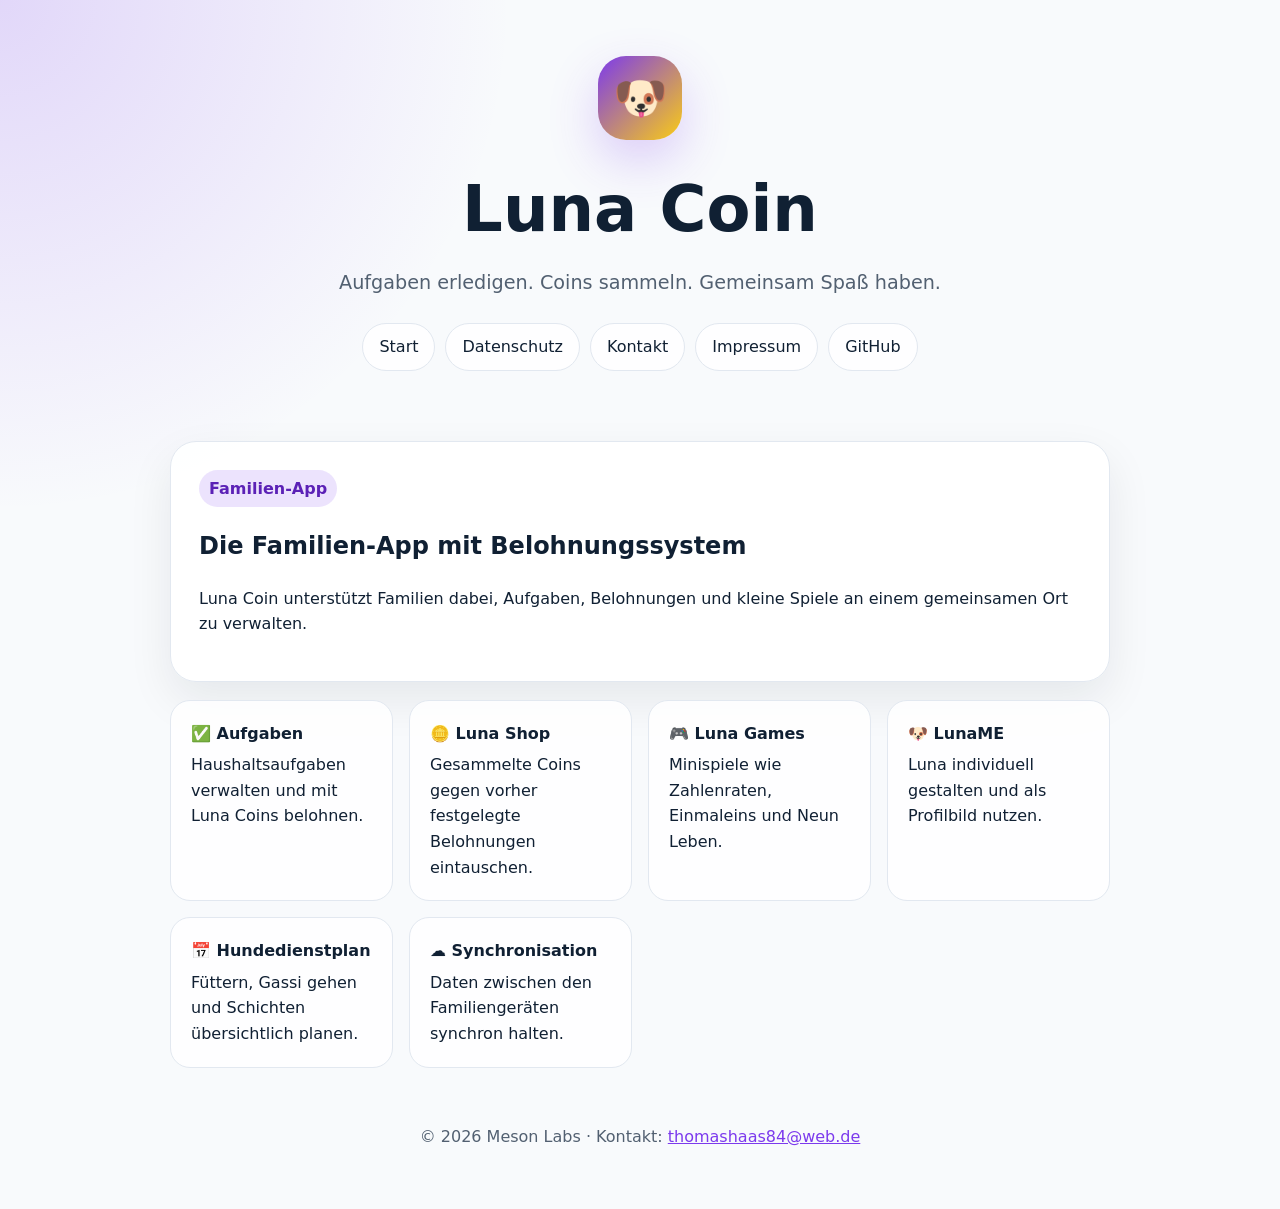
==== docs/index.html @ 5d450476 "Add docs; Add GitHub Pages website;" ====
<!doctype html>
<html lang="de">
<head>
  <meta charset="utf-8">
  <meta name="viewport" content="width=device-width, initial-scale=1">
  <title>Luna Coin</title>
  <link rel="stylesheet" href="styles.css">
</head>
<body>
  <header>
    <div class="logo">🐶</div>
    <h1>Luna Coin</h1>
    <p class="subtitle">Aufgaben erledigen. Coins sammeln. Gemeinsam Spaß haben.</p>
    <nav>
      <a href="index.html">Start</a>
      <a href="privacy.html">Datenschutz</a>
      <a href="contact.html">Kontakt</a>
      <a href="impressum.html">Impressum</a>
      <a href="https://github.com/ThomasHaas84/Luna_Coin">GitHub</a>
    </nav>
  </header>
  <main>
    <section class="card">
      <span class="badge">Familien-App</span>
      <h2>Die Familien-App mit Belohnungssystem</h2>
      <p>Luna Coin unterstützt Familien dabei, Aufgaben, Belohnungen und kleine Spiele an einem gemeinsamen Ort zu verwalten.</p>
    </section>
    <section class="grid">
      <div class="feature"><strong>✅ Aufgaben</strong>Haushaltsaufgaben verwalten und mit Luna Coins belohnen.</div>
      <div class="feature"><strong>🪙 Luna Shop</strong>Gesammelte Coins gegen vorher festgelegte Belohnungen eintauschen.</div>
      <div class="feature"><strong>🎮 Luna Games</strong>Minispiele wie Zahlenraten, Einmaleins und Neun Leben.</div>
      <div class="feature"><strong>🐶 LunaME</strong>Luna individuell gestalten und als Profilbild nutzen.</div>
      <div class="feature"><strong>📅 Hundedienstplan</strong>Füttern, Gassi gehen und Schichten übersichtlich planen.</div>
      <div class="feature"><strong>☁️ Synchronisation</strong>Daten zwischen den Familiengeräten synchron halten.</div>
    </section>
  </main>
  <footer>© 2026 Meson Labs · Kontakt: <a href="mailto:thomashaas84@web.de">thomashaas84@web.de</a></footer>
</body>
</html>
---- docs/styles.css ----
:root {
  color-scheme: light dark;
  --bg: #f8fafc;
  --card: #ffffff;
  --text: #102033;
  --muted: #526071;
  --primary: #7c3aed;
  --primary-dark: #5b21b6;
  --accent: #facc15;
  --border: #e2e8f0;
}

@media (prefers-color-scheme: dark) {
  :root {
    --bg: #0f172a;
    --card: #172033;
    --text: #f8fafc;
    --muted: #cbd5e1;
    --border: #26364f;
  }
}

* { box-sizing: border-box; }
body {
  margin: 0;
  font-family: system-ui, -apple-system, BlinkMacSystemFont, "Segoe UI", sans-serif;
  background: radial-gradient(circle at top left, rgba(124,58,237,.18), transparent 32rem), var(--bg);
  color: var(--text);
  line-height: 1.6;
}
a { color: var(--primary); }
header {
  padding: 56px 20px 32px;
  text-align: center;
}
.logo {
  display: inline-flex;
  align-items: center;
  justify-content: center;
  width: 84px;
  height: 84px;
  border-radius: 28px;
  background: linear-gradient(135deg, var(--primary), var(--accent));
  font-size: 44px;
  box-shadow: 0 20px 50px rgba(124,58,237,.24);
}
h1 { font-size: clamp(2.2rem, 6vw, 4rem); margin: 18px 0 8px; }
.subtitle { font-size: 1.2rem; color: var(--muted); max-width: 720px; margin: 0 auto; }
nav { display: flex; justify-content: center; gap: 10px; flex-wrap: wrap; margin-top: 24px; }
nav a {
  text-decoration: none;
  padding: 10px 16px;
  border: 1px solid var(--border);
  border-radius: 999px;
  background: color-mix(in srgb, var(--card) 88%, transparent);
  color: var(--text);
}
main { max-width: 980px; margin: 0 auto; padding: 20px; }
.card {
  background: color-mix(in srgb, var(--card) 94%, transparent);
  border: 1px solid var(--border);
  border-radius: 26px;
  padding: 28px;
  margin: 18px 0;
  box-shadow: 0 18px 45px rgba(15, 23, 42, .08);
}
.grid { display: grid; grid-template-columns: repeat(auto-fit, minmax(220px, 1fr)); gap: 16px; }
.feature { padding: 20px; border-radius: 20px; border: 1px solid var(--border); background: color-mix(in srgb, var(--card) 88%, transparent); }
.feature strong { display: block; margin-bottom: 6px; }
.badge { display: inline-block; background: color-mix(in srgb, var(--primary) 14%, transparent); color: var(--primary-dark); padding: 6px 10px; border-radius: 999px; font-weight: 700; }
footer { text-align: center; color: var(--muted); padding: 36px 20px 60px; }
.small { color: var(--muted); font-size: .95rem; }
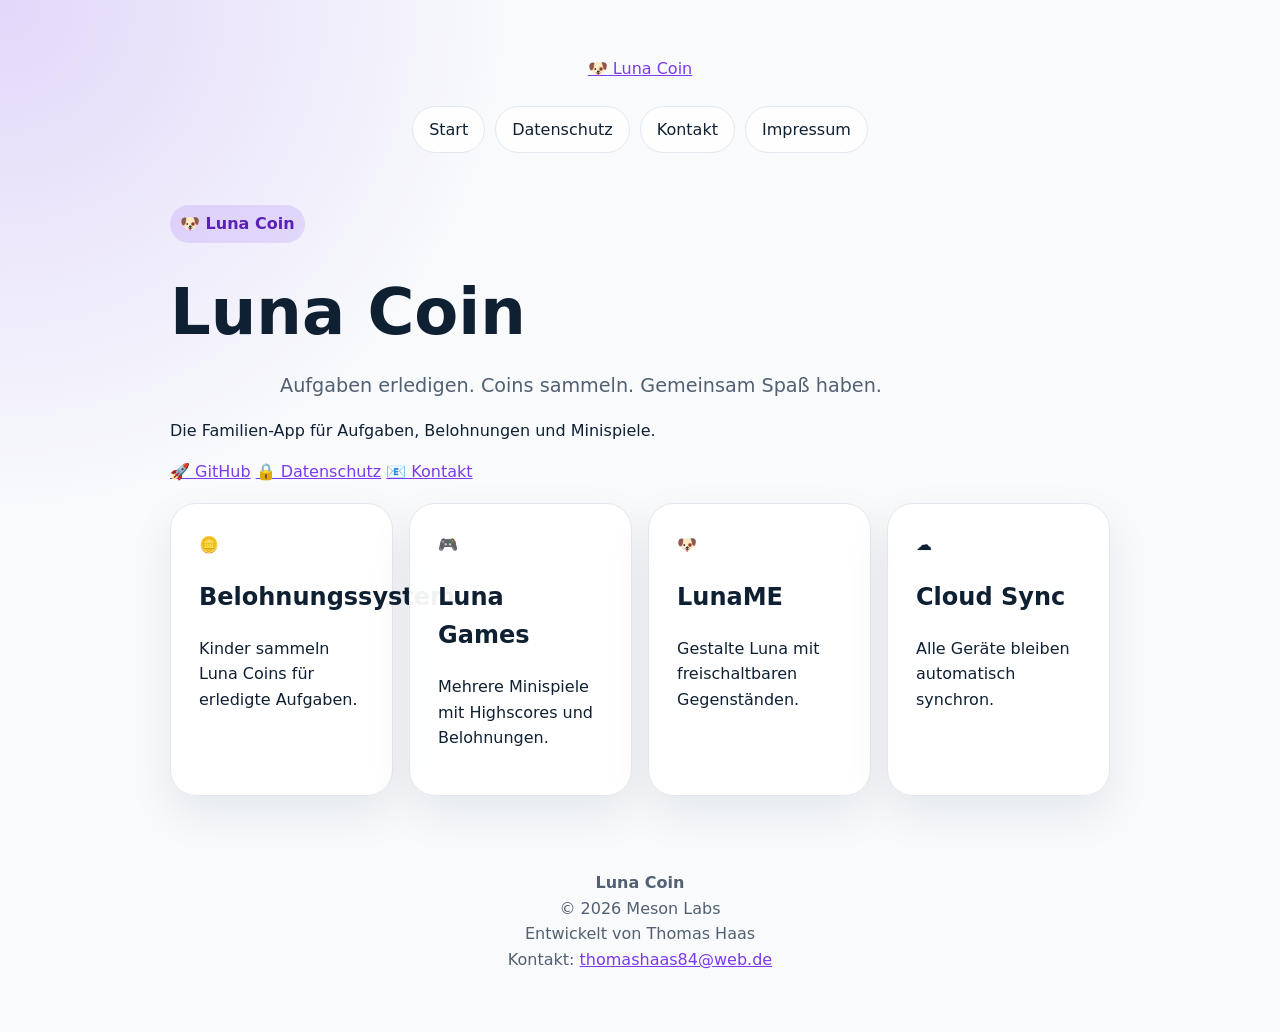
==== commit c748468d: "Add docs; Add GitHub Pages website;" ====
--- a/docs/index.html
+++ b/docs/index.html
@@ -1,39 +1,70 @@
 <!doctype html>
 <html lang="de">
 <head>
-  <meta charset="utf-8">
-  <meta name="viewport" content="width=device-width, initial-scale=1">
-  <title>Luna Coin</title>
-  <link rel="stylesheet" href="styles.css">
+    <meta charset="utf-8">
+    <meta name="viewport" content="width=device-width, initial-scale=1">
+    <title>Luna Coin – Familien-App für Aufgaben und Belohnungen</title>
+    <meta name="description" content="Luna Coin ist eine Familien-App für Aufgaben, Belohnungen, Minispiele und Cloud Sync.">
+    <link rel="stylesheet" href="styles.css">
 </head>
 <body>
-  <header>
-    <div class="logo">🐶</div>
-    <h1>Luna Coin</h1>
-    <p class="subtitle">Aufgaben erledigen. Coins sammeln. Gemeinsam Spaß haben.</p>
-    <nav>
-      <a href="index.html">Start</a>
-      <a href="privacy.html">Datenschutz</a>
-      <a href="contact.html">Kontakt</a>
-      <a href="impressum.html">Impressum</a>
-      <a href="https://github.com/ThomasHaas84/Luna_Coin">GitHub</a>
-    </nav>
-  </header>
-  <main>
-    <section class="card">
-      <span class="badge">Familien-App</span>
-      <h2>Die Familien-App mit Belohnungssystem</h2>
-      <p>Luna Coin unterstützt Familien dabei, Aufgaben, Belohnungen und kleine Spiele an einem gemeinsamen Ort zu verwalten.</p>
-    </section>
-    <section class="grid">
-      <div class="feature"><strong>✅ Aufgaben</strong>Haushaltsaufgaben verwalten und mit Luna Coins belohnen.</div>
-      <div class="feature"><strong>🪙 Luna Shop</strong>Gesammelte Coins gegen vorher festgelegte Belohnungen eintauschen.</div>
-      <div class="feature"><strong>🎮 Luna Games</strong>Minispiele wie Zahlenraten, Einmaleins und Neun Leben.</div>
-      <div class="feature"><strong>🐶 LunaME</strong>Luna individuell gestalten und als Profilbild nutzen.</div>
-      <div class="feature"><strong>📅 Hundedienstplan</strong>Füttern, Gassi gehen und Schichten übersichtlich planen.</div>
-      <div class="feature"><strong>☁️ Synchronisation</strong>Daten zwischen den Familiengeräten synchron halten.</div>
-    </section>
-  </main>
-  <footer>© 2026 Meson Labs · Kontakt: <a href="mailto:thomashaas84@web.de">thomashaas84@web.de</a></footer>
+<div class="page">
+    <header class="navbar">
+        <a class="brand" href="index.html" aria-label="Luna Coin Startseite">
+            <span class="brand-icon">🐶</span>
+            <span>Luna Coin</span>
+        </a>
+        <nav class="navlinks" aria-label="Navigation">
+            <a class="active" href="index.html">Start</a>
+            <a href="privacy.html">Datenschutz</a>
+            <a href="contact.html">Kontakt</a>
+            <a href="impressum.html">Impressum</a>
+        </nav>
+    </header>
+
+    <main>
+        <section class="hero">
+            <div class="badge">🐶 Luna Coin</div>
+            <h1>Luna Coin</h1>
+            <p class="subtitle">Aufgaben erledigen. Coins sammeln. Gemeinsam Spaß haben.</p>
+            <p class="description">Die Familien-App für Aufgaben, Belohnungen und Minispiele.</p>
+            <div class="actions" aria-label="Schnellzugriff">
+                <a class="button primary" href="https://github.com/ThomasHaas84/Luna_Coin">🚀 GitHub</a>
+                <a class="button" href="privacy.html">🔒 Datenschutz</a>
+                <a class="button blue" href="contact.html">📧 Kontakt</a>
+            </div>
+        </section>
+
+        <section class="grid" aria-label="Funktionen">
+            <article class="card">
+                <div class="icon">🪙</div>
+                <h2>Belohnungssystem</h2>
+                <p>Kinder sammeln Luna Coins für erledigte Aufgaben.</p>
+            </article>
+            <article class="card">
+                <div class="icon">🎮</div>
+                <h2>Luna Games</h2>
+                <p>Mehrere Minispiele mit Highscores und Belohnungen.</p>
+            </article>
+            <article class="card">
+                <div class="icon">🐶</div>
+                <h2>LunaME</h2>
+                <p>Gestalte Luna mit freischaltbaren Gegenständen.</p>
+            </article>
+            <article class="card">
+                <div class="icon">☁</div>
+                <h2>Cloud Sync</h2>
+                <p>Alle Geräte bleiben automatisch synchron.</p>
+            </article>
+        </section>
+    </main>
+
+    <footer class="footer">
+        <strong>Luna Coin</strong>
+        <div>© 2026 Meson Labs</div>
+        <div>Entwickelt von Thomas Haas</div>
+        <div>Kontakt: <a href="mailto:thomashaas84@web.de">thomashaas84@web.de</a></div>
+    </footer>
+</div>
 </body>
-</html>
+</html>
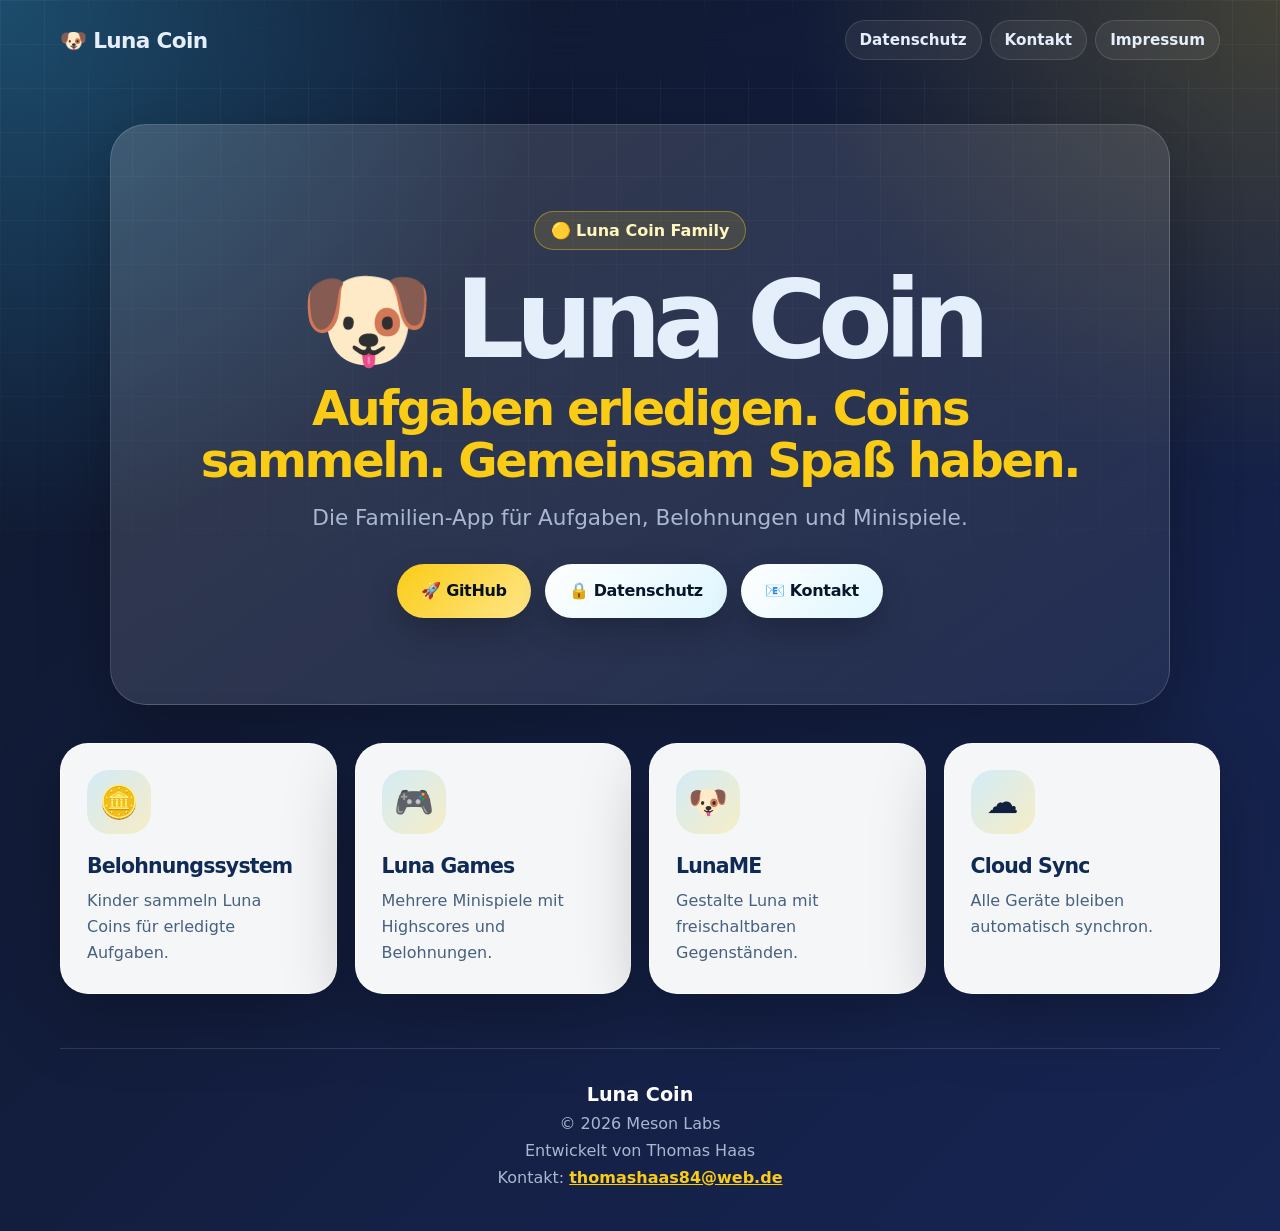
==== commit f6680f6a: "Add docs; Add GitHub Pages website;" ====
--- a/docs/index.html
+++ b/docs/index.html
@@ -1,70 +1,65 @@
 <!doctype html>
 <html lang="de">
 <head>
-    <meta charset="utf-8">
-    <meta name="viewport" content="width=device-width, initial-scale=1">
-    <title>Luna Coin – Familien-App für Aufgaben und Belohnungen</title>
-    <meta name="description" content="Luna Coin ist eine Familien-App für Aufgaben, Belohnungen, Minispiele und Cloud Sync.">
-    <link rel="stylesheet" href="styles.css">
+  <meta charset="utf-8">
+  <meta name="viewport" content="width=device-width, initial-scale=1">
+  <title>Luna Coin – Familien-App</title>
+  <meta name="description" content="Luna Coin ist eine Familien-App für Aufgaben, Belohnungen, Luna Coins, Minispiele und Cloud Sync.">
+  <link rel="stylesheet" href="styles.css">
 </head>
 <body>
-<div class="page">
-    <header class="navbar">
-        <a class="brand" href="index.html" aria-label="Luna Coin Startseite">
-            <span class="brand-icon">🐶</span>
-            <span>Luna Coin</span>
-        </a>
-        <nav class="navlinks" aria-label="Navigation">
-            <a class="active" href="index.html">Start</a>
-            <a href="privacy.html">Datenschutz</a>
-            <a href="contact.html">Kontakt</a>
-            <a href="impressum.html">Impressum</a>
-        </nav>
-    </header>
+  <header class="site-header">
+    <a class="brand" href="index.html">🐶 Luna Coin</a>
+    <nav>
+      <a href="privacy.html">Datenschutz</a>
+      <a href="contact.html">Kontakt</a>
+      <a href="impressum.html">Impressum</a>
+    </nav>
+  </header>
 
-    <main>
-        <section class="hero">
-            <div class="badge">🐶 Luna Coin</div>
-            <h1>Luna Coin</h1>
-            <p class="subtitle">Aufgaben erledigen. Coins sammeln. Gemeinsam Spaß haben.</p>
-            <p class="description">Die Familien-App für Aufgaben, Belohnungen und Minispiele.</p>
-            <div class="actions" aria-label="Schnellzugriff">
-                <a class="button primary" href="https://github.com/ThomasHaas84/Luna_Coin">🚀 GitHub</a>
-                <a class="button" href="privacy.html">🔒 Datenschutz</a>
-                <a class="button blue" href="contact.html">📧 Kontakt</a>
-            </div>
-        </section>
+  <main>
+    <section class="hero">
+      <div class="hero-badge">🟡 Luna Coin Family</div>
+      <h1>🐶 Luna Coin</h1>
+      <h2>Aufgaben erledigen. Coins sammeln. Gemeinsam Spaß haben.</h2>
+      <p>Die Familien-App für Aufgaben, Belohnungen und Minispiele.</p>
 
-        <section class="grid" aria-label="Funktionen">
-            <article class="card">
-                <div class="icon">🪙</div>
-                <h2>Belohnungssystem</h2>
-                <p>Kinder sammeln Luna Coins für erledigte Aufgaben.</p>
-            </article>
-            <article class="card">
-                <div class="icon">🎮</div>
-                <h2>Luna Games</h2>
-                <p>Mehrere Minispiele mit Highscores und Belohnungen.</p>
-            </article>
-            <article class="card">
-                <div class="icon">🐶</div>
-                <h2>LunaME</h2>
-                <p>Gestalte Luna mit freischaltbaren Gegenständen.</p>
-            </article>
-            <article class="card">
-                <div class="icon">☁</div>
-                <h2>Cloud Sync</h2>
-                <p>Alle Geräte bleiben automatisch synchron.</p>
-            </article>
-        </section>
-    </main>
+      <div class="button-row">
+        <a class="btn btn-primary" href="https://github.com/ThomasHaas84/Luna_Coin" target="_blank" rel="noopener">🚀 GitHub</a>
+        <a class="btn btn-light" href="privacy.html">🔒 Datenschutz</a>
+        <a class="btn btn-light" href="contact.html">📧 Kontakt</a>
+      </div>
+    </section>
 
-    <footer class="footer">
-        <strong>Luna Coin</strong>
-        <div>© 2026 Meson Labs</div>
-        <div>Entwickelt von Thomas Haas</div>
-        <div>Kontakt: <a href="mailto:thomashaas84@web.de">thomashaas84@web.de</a></div>
-    </footer>
-</div>
+    <section class="cards" aria-label="Funktionen">
+      <article class="card">
+        <div class="icon">🪙</div>
+        <h3>Belohnungssystem</h3>
+        <p>Kinder sammeln Luna Coins für erledigte Aufgaben.</p>
+      </article>
+      <article class="card">
+        <div class="icon">🎮</div>
+        <h3>Luna Games</h3>
+        <p>Mehrere Minispiele mit Highscores und Belohnungen.</p>
+      </article>
+      <article class="card">
+        <div class="icon">🐶</div>
+        <h3>LunaME</h3>
+        <p>Gestalte Luna mit freischaltbaren Gegenständen.</p>
+      </article>
+      <article class="card">
+        <div class="icon">☁</div>
+        <h3>Cloud Sync</h3>
+        <p>Alle Geräte bleiben automatisch synchron.</p>
+      </article>
+    </section>
+  </main>
+
+  <footer class="footer">
+    <strong>Luna Coin</strong>
+    <span>© 2026 Meson Labs</span>
+    <span>Entwickelt von Thomas Haas</span>
+    <span>Kontakt: <a href="mailto:thomashaas84@web.de">thomashaas84@web.de</a></span>
+  </footer>
 </body>
-</html>+</html>
--- a/docs/styles.css
+++ b/docs/styles.css
@@ -1,72 +1,419 @@
 :root {
-  color-scheme: light dark;
-  --bg: #f8fafc;
-  --card: #ffffff;
-  --text: #102033;
-  --muted: #526071;
-  --primary: #7c3aed;
-  --primary-dark: #5b21b6;
-  --accent: #facc15;
-  --border: #e2e8f0;
-}
-
-@media (prefers-color-scheme: dark) {
-  :root {
-    --bg: #0f172a;
-    --card: #172033;
-    --text: #f8fafc;
-    --muted: #cbd5e1;
-    --border: #26364f;
-  }
-}
-
-* { box-sizing: border-box; }
+  --dark: #0f172a;
+  --dark-soft: #172554;
+  --blue: #38bdf8;
+  --blue-deep: #0284c7;
+  --yellow: #facc15;
+  --white: #ffffff;
+  --text: #e5eefb;
+  --muted: #a9b8d0;
+  --card: rgba(255, 255, 255, 0.96);
+  --card-text: #10213f;
+  --shadow: 0 24px 70px rgba(0, 0, 0, 0.28);
+  --radius: 28px;
+}
+
+* {
+  box-sizing: border-box;
+}
+
+html {
+  scroll-behavior: smooth;
+}
+
 body {
   margin: 0;
+  min-height: 100vh;
+  color: var(--text);
   font-family: system-ui, -apple-system, BlinkMacSystemFont, "Segoe UI", sans-serif;
-  background: radial-gradient(circle at top left, rgba(124,58,237,.18), transparent 32rem), var(--bg);
+  background:
+    radial-gradient(circle at top left, rgba(56, 189, 248, 0.32), transparent 34rem),
+    radial-gradient(circle at top right, rgba(250, 204, 21, 0.20), transparent 30rem),
+    linear-gradient(135deg, var(--dark), var(--dark-soft));
+}
+
+body::before {
+  content: "";
+  position: fixed;
+  inset: 0;
+  pointer-events: none;
+  background-image:
+    linear-gradient(rgba(255,255,255,0.04) 1px, transparent 1px),
+    linear-gradient(90deg, rgba(255,255,255,0.04) 1px, transparent 1px);
+  background-size: 44px 44px;
+  mask-image: linear-gradient(to bottom, black, transparent 80%);
+}
+
+a {
+  color: inherit;
+}
+
+.site-header {
+  position: sticky;
+  top: 0;
+  z-index: 10;
+  display: flex;
+  align-items: center;
+  justify-content: space-between;
+  gap: 18px;
+  width: min(1160px, calc(100% - 32px));
+  margin: 0 auto;
+  padding: 20px 0;
+  backdrop-filter: blur(18px);
+}
+
+.brand {
+  display: inline-flex;
+  align-items: center;
+  gap: 10px;
+  text-decoration: none;
+  font-weight: 900;
+  font-size: 1.35rem;
+  letter-spacing: -0.03em;
+}
+
+nav {
+  display: flex;
+  align-items: center;
+  gap: 8px;
+  flex-wrap: wrap;
+  justify-content: flex-end;
+}
+
+nav a {
+  padding: 10px 14px;
+  border: 1px solid rgba(255,255,255,0.12);
+  border-radius: 999px;
   color: var(--text);
+  text-decoration: none;
+  font-weight: 700;
+  font-size: 0.95rem;
+  background: rgba(255,255,255,0.06);
+}
+
+nav a:hover,
+nav a.active {
+  color: #08111f;
+  background: var(--yellow);
+  border-color: transparent;
+}
+
+main {
+  position: relative;
+  z-index: 1;
+}
+
+.hero {
+  width: min(1060px, calc(100% - 32px));
+  margin: 44px auto 38px;
+  padding: clamp(34px, 7vw, 86px);
+  text-align: center;
+  border: 1px solid rgba(255,255,255,0.16);
+  border-radius: 36px;
+  background: linear-gradient(145deg, rgba(255,255,255,0.16), rgba(255,255,255,0.06));
+  box-shadow: var(--shadow);
+}
+
+.hero-badge {
+  display: inline-flex;
+  align-items: center;
+  justify-content: center;
+  gap: 8px;
+  padding: 9px 16px;
+  margin-bottom: 18px;
+  border: 1px solid rgba(250, 204, 21, 0.4);
+  border-radius: 999px;
+  color: #fff7bf;
+  background: rgba(250, 204, 21, 0.12);
+  font-weight: 900;
+}
+
+h1, h2, h3, p {
+  margin-top: 0;
+}
+
+.hero h1 {
+  margin-bottom: 12px;
+  font-size: clamp(3rem, 10vw, 6.8rem);
+  line-height: 0.95;
+  letter-spacing: -0.08em;
+}
+
+.hero h2 {
+  margin-bottom: 14px;
+  color: var(--yellow);
+  font-size: clamp(1.45rem, 4vw, 3rem);
+  line-height: 1.08;
+  letter-spacing: -0.05em;
+}
+
+.hero p,
+.page-hero p,
+.contact-card p {
+  max-width: 720px;
+  margin: 0 auto 28px;
+  color: var(--muted);
+  font-size: clamp(1.08rem, 2.2vw, 1.35rem);
   line-height: 1.6;
 }
-a { color: var(--primary); }
-header {
-  padding: 56px 20px 32px;
+
+.button-row {
+  display: flex;
+  justify-content: center;
+  gap: 14px;
+  flex-wrap: wrap;
+}
+
+.button-row.center {
+  margin-top: 28px;
+}
+
+.btn {
+  display: inline-flex;
+  align-items: center;
+  justify-content: center;
+  min-height: 54px;
+  padding: 0 24px;
+  border-radius: 999px;
+  text-decoration: none;
+  font-weight: 900;
+  letter-spacing: -0.02em;
+  box-shadow: 0 14px 32px rgba(0,0,0,0.22);
+  transition: transform 160ms ease, box-shadow 160ms ease;
+}
+
+.btn:hover {
+  transform: translateY(-2px);
+  box-shadow: 0 18px 42px rgba(0,0,0,0.30);
+}
+
+.btn-primary {
+  color: #07111f;
+  background: linear-gradient(135deg, var(--yellow), #ffe68a);
+}
+
+.btn-light {
+  color: #06172a;
+  background: linear-gradient(135deg, var(--white), #dff6ff);
+}
+
+.cards,
+.content-grid {
+  display: grid;
+  grid-template-columns: repeat(4, minmax(0, 1fr));
+  gap: 18px;
+  width: min(1160px, calc(100% - 32px));
+  margin: 0 auto 54px;
+}
+
+.card,
+.info-card,
+.contact-card {
+  color: var(--card-text);
+  background: var(--card);
+  border: 1px solid rgba(255,255,255,0.7);
+  border-radius: var(--radius);
+  box-shadow: var(--shadow);
+}
+
+.card {
+  min-height: 230px;
+  padding: 26px;
+}
+
+.card:hover {
+  transform: translateY(-4px);
+  transition: transform 160ms ease;
+}
+
+.icon {
+  display: grid;
+  place-items: center;
+  width: 64px;
+  height: 64px;
+  margin-bottom: 20px;
+  border-radius: 22px;
+  font-size: 2rem;
+  background: linear-gradient(135deg, rgba(56,189,248,0.18), rgba(250,204,21,0.22));
+}
+
+.card h3,
+.info-card h2 {
+  margin-bottom: 10px;
+  color: #0f2b55;
+  font-size: 1.28rem;
+  letter-spacing: -0.04em;
+}
+
+.card p,
+.info-card p {
+  margin-bottom: 0;
+  color: #46617f;
+  line-height: 1.65;
+}
+
+.page {
+  width: min(1040px, calc(100% - 32px));
+  margin: 42px auto 60px;
+}
+
+.page.narrow {
+  width: min(800px, calc(100% - 32px));
+}
+
+.page-hero {
+  margin-bottom: 28px;
   text-align: center;
 }
-.logo {
-  display: inline-flex;
-  align-items: center;
-  justify-content: center;
-  width: 84px;
-  height: 84px;
-  border-radius: 28px;
-  background: linear-gradient(135deg, var(--primary), var(--accent));
-  font-size: 44px;
-  box-shadow: 0 20px 50px rgba(124,58,237,.24);
-}
-h1 { font-size: clamp(2.2rem, 6vw, 4rem); margin: 18px 0 8px; }
-.subtitle { font-size: 1.2rem; color: var(--muted); max-width: 720px; margin: 0 auto; }
-nav { display: flex; justify-content: center; gap: 10px; flex-wrap: wrap; margin-top: 24px; }
-nav a {
-  text-decoration: none;
-  padding: 10px 16px;
-  border: 1px solid var(--border);
-  border-radius: 999px;
-  background: color-mix(in srgb, var(--card) 88%, transparent);
-  color: var(--text);
-}
-main { max-width: 980px; margin: 0 auto; padding: 20px; }
-.card {
-  background: color-mix(in srgb, var(--card) 94%, transparent);
-  border: 1px solid var(--border);
-  border-radius: 26px;
+
+.page-hero.left {
+  text-align: left;
+}
+
+.page-hero h1,
+.contact-card h1 {
+  margin-bottom: 10px;
+  font-size: clamp(2.4rem, 7vw, 4.8rem);
+  line-height: 1;
+  letter-spacing: -0.07em;
+}
+
+.content-grid {
+  grid-template-columns: repeat(2, minmax(0, 1fr));
+  width: 100%;
+}
+
+.info-card {
   padding: 28px;
-  margin: 18px 0;
-  box-shadow: 0 18px 45px rgba(15, 23, 42, .08);
-}
-.grid { display: grid; grid-template-columns: repeat(auto-fit, minmax(220px, 1fr)); gap: 16px; }
-.feature { padding: 20px; border-radius: 20px; border: 1px solid var(--border); background: color-mix(in srgb, var(--card) 88%, transparent); }
-.feature strong { display: block; margin-bottom: 6px; }
-.badge { display: inline-block; background: color-mix(in srgb, var(--primary) 14%, transparent); color: var(--primary-dark); padding: 6px 10px; border-radius: 999px; font-weight: 700; }
-footer { text-align: center; color: var(--muted); padding: 36px 20px 60px; }
-.small { color: var(--muted); font-size: .95rem; }
+}
+
+.info-card.large {
+  margin-bottom: 18px;
+}
+
+.contact-strip {
+  display: flex;
+  align-items: center;
+  justify-content: space-between;
+  gap: 16px;
+  margin-top: 18px;
+  padding: 22px 26px;
+  border-radius: 24px;
+  background: rgba(56, 189, 248, 0.15);
+  border: 1px solid rgba(56, 189, 248, 0.3);
+}
+
+.contact-strip a,
+.info-card a,
+.footer a {
+  color: var(--yellow);
+  font-weight: 900;
+}
+
+.center-page {
+  display: grid;
+  place-items: center;
+  min-height: calc(100vh - 220px);
+}
+
+.contact-card {
+  width: min(720px, 100%);
+  padding: clamp(30px, 7vw, 64px);
+  text-align: center;
+}
+
+.big-icon {
+  display: grid;
+  place-items: center;
+  width: 96px;
+  height: 96px;
+  margin: 0 auto 24px;
+  border-radius: 32px;
+  font-size: 3rem;
+  background: linear-gradient(135deg, rgba(56,189,248,0.20), rgba(250,204,21,0.28));
+}
+
+.mail-link {
+  display: inline-block;
+  color: #075985;
+  font-size: clamp(1.2rem, 4vw, 1.8rem);
+  font-weight: 950;
+  word-break: break-word;
+}
+
+.footer {
+  position: relative;
+  z-index: 1;
+  display: flex;
+  flex-direction: column;
+  align-items: center;
+  gap: 8px;
+  width: min(1160px, calc(100% - 32px));
+  margin: 0 auto;
+  padding: 34px 16px 44px;
+  color: var(--muted);
+  text-align: center;
+  border-top: 1px solid rgba(255,255,255,0.12);
+}
+
+.footer strong {
+  color: var(--white);
+  font-size: 1.2rem;
+}
+
+@media (max-width: 920px) {
+  .cards {
+    grid-template-columns: repeat(2, minmax(0, 1fr));
+  }
+
+  .site-header {
+    align-items: flex-start;
+    flex-direction: column;
+  }
+
+  nav {
+    justify-content: flex-start;
+  }
+}
+
+@media (max-width: 640px) {
+  .site-header,
+  .hero,
+  .cards,
+  .page,
+  .footer {
+    width: min(100% - 22px, 1160px);
+  }
+
+  .hero {
+    margin-top: 20px;
+    border-radius: 28px;
+  }
+
+  .cards,
+  .content-grid {
+    grid-template-columns: 1fr;
+  }
+
+  .card {
+    min-height: auto;
+  }
+
+  .btn {
+    width: 100%;
+  }
+
+  .button-row {
+    width: 100%;
+  }
+
+  nav a {
+    padding: 9px 12px;
+    font-size: 0.88rem;
+  }
+
+  .contact-strip {
+    align-items: flex-start;
+    flex-direction: column;
+  }
+}
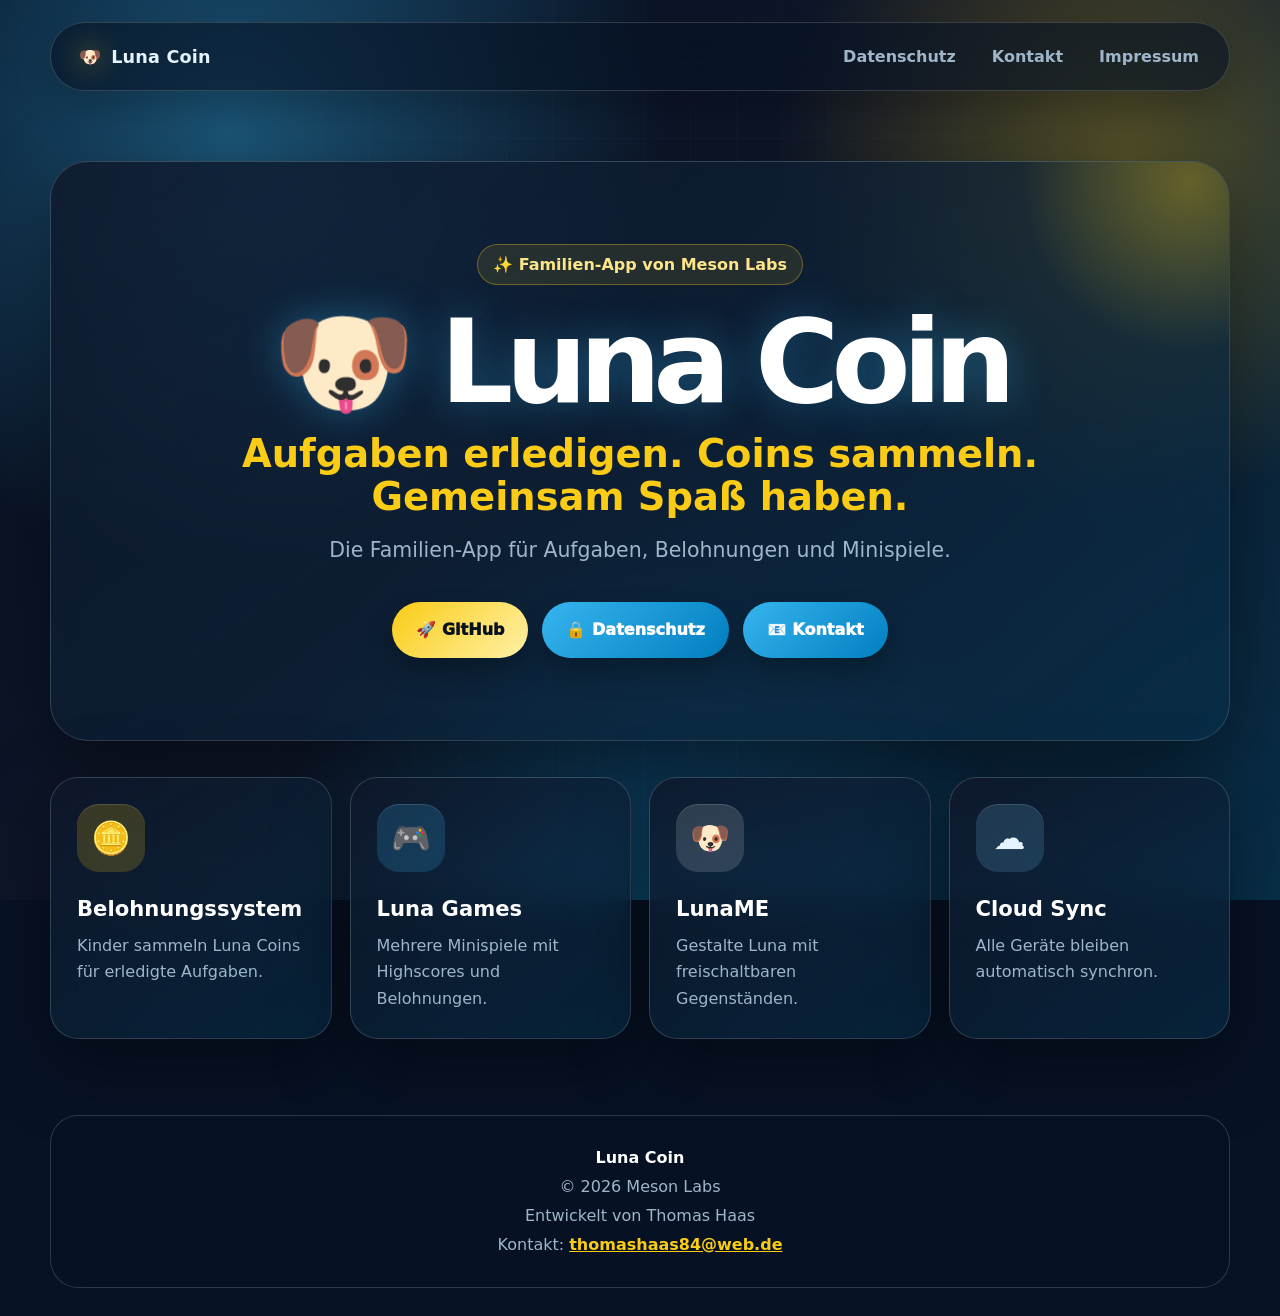
==== commit 71789de9: "Add docs; Add GitHub Pages website;" ====
--- a/docs/index.html
+++ b/docs/index.html
@@ -1,65 +1,72 @@
 <!doctype html>
 <html lang="de">
 <head>
-  <meta charset="utf-8">
-  <meta name="viewport" content="width=device-width, initial-scale=1">
-  <title>Luna Coin – Familien-App</title>
-  <meta name="description" content="Luna Coin ist eine Familien-App für Aufgaben, Belohnungen, Luna Coins, Minispiele und Cloud Sync.">
-  <link rel="stylesheet" href="styles.css">
+    <meta charset="utf-8">
+    <meta name="viewport" content="width=device-width, initial-scale=1">
+    <title>Luna Coin – Familien-App</title>
+    <meta name="description" content="Luna Coin ist eine Familien-App für Aufgaben, Belohnungen, Minispiele und gemeinsame Motivation.">
+    <link rel="stylesheet" href="styles.css">
 </head>
 <body>
-  <header class="site-header">
-    <a class="brand" href="index.html">🐶 Luna Coin</a>
+<div class="page-bg"></div>
+
+<header class="topbar">
+    <a class="brand" href="index.html"><span>🐶</span> Luna Coin</a>
     <nav>
-      <a href="privacy.html">Datenschutz</a>
-      <a href="contact.html">Kontakt</a>
-      <a href="impressum.html">Impressum</a>
+        <a href="privacy.html">Datenschutz</a>
+        <a href="contact.html">Kontakt</a>
+        <a href="impressum.html">Impressum</a>
     </nav>
-  </header>
+</header>
 
-  <main>
+<main>
     <section class="hero">
-      <div class="hero-badge">🟡 Luna Coin Family</div>
-      <h1>🐶 Luna Coin</h1>
-      <h2>Aufgaben erledigen. Coins sammeln. Gemeinsam Spaß haben.</h2>
-      <p>Die Familien-App für Aufgaben, Belohnungen und Minispiele.</p>
+        <div class="hero-card glow">
+            <div class="badge">✨ Familien-App von Meson Labs</div>
+            <h1>🐶 Luna Coin</h1>
+            <h2>Aufgaben erledigen. Coins sammeln. Gemeinsam Spaß haben.</h2>
+            <p>Die Familien-App für Aufgaben, Belohnungen und Minispiele.</p>
 
-      <div class="button-row">
-        <a class="btn btn-primary" href="https://github.com/ThomasHaas84/Luna_Coin" target="_blank" rel="noopener">🚀 GitHub</a>
-        <a class="btn btn-light" href="privacy.html">🔒 Datenschutz</a>
-        <a class="btn btn-light" href="contact.html">📧 Kontakt</a>
-      </div>
+            <div class="actions">
+                <a class="btn btn-primary" href="https://github.com/ThomasHaas84/Luna_Coin" target="_blank" rel="noopener">🚀 GitHub</a>
+                <a class="btn btn-secondary" href="privacy.html">🔒 Datenschutz</a>
+                <a class="btn btn-secondary" href="contact.html">📧 Kontakt</a>
+            </div>
+        </div>
     </section>
 
-    <section class="cards" aria-label="Funktionen">
-      <article class="card">
-        <div class="icon">🪙</div>
-        <h3>Belohnungssystem</h3>
-        <p>Kinder sammeln Luna Coins für erledigte Aufgaben.</p>
-      </article>
-      <article class="card">
-        <div class="icon">🎮</div>
-        <h3>Luna Games</h3>
-        <p>Mehrere Minispiele mit Highscores und Belohnungen.</p>
-      </article>
-      <article class="card">
-        <div class="icon">🐶</div>
-        <h3>LunaME</h3>
-        <p>Gestalte Luna mit freischaltbaren Gegenständen.</p>
-      </article>
-      <article class="card">
-        <div class="icon">☁</div>
-        <h3>Cloud Sync</h3>
-        <p>Alle Geräte bleiben automatisch synchron.</p>
-      </article>
+    <section class="features">
+        <article class="feature-card">
+            <div class="icon coin">🪙</div>
+            <h3>Belohnungssystem</h3>
+            <p>Kinder sammeln Luna Coins für erledigte Aufgaben.</p>
+        </article>
+
+        <article class="feature-card">
+            <div class="icon game">🎮</div>
+            <h3>Luna Games</h3>
+            <p>Mehrere Minispiele mit Highscores und Belohnungen.</p>
+        </article>
+
+        <article class="feature-card">
+            <div class="icon dog">🐶</div>
+            <h3>LunaME</h3>
+            <p>Gestalte Luna mit freischaltbaren Gegenständen.</p>
+        </article>
+
+        <article class="feature-card">
+            <div class="icon cloud">☁</div>
+            <h3>Cloud Sync</h3>
+            <p>Alle Geräte bleiben automatisch synchron.</p>
+        </article>
     </section>
-  </main>
+</main>
 
-  <footer class="footer">
-    <strong>Luna Coin</strong>
-    <span>© 2026 Meson Labs</span>
-    <span>Entwickelt von Thomas Haas</span>
-    <span>Kontakt: <a href="mailto:thomashaas84@web.de">thomashaas84@web.de</a></span>
-  </footer>
+<footer class="footer">
+    <strong>Luna Coin</strong><br>
+    © 2026 Meson Labs<br>
+    Entwickelt von Thomas Haas<br>
+    Kontakt: <a href="mailto:thomashaas84@web.de">thomashaas84@web.de</a>
+</footer>
 </body>
-</html>
+</html>
--- a/docs/styles.css
+++ b/docs/styles.css
@@ -1,15 +1,17 @@
 :root {
-  --dark: #0f172a;
-  --dark-soft: #172554;
+  --bg: #071225;
+  --bg-2: #0f172a;
   --blue: #38bdf8;
-  --blue-deep: #0284c7;
+  --blue-dark: #0284c7;
   --yellow: #facc15;
+  --yellow-2: #fde68a;
   --white: #ffffff;
-  --text: #e5eefb;
-  --muted: #a9b8d0;
-  --card: rgba(255, 255, 255, 0.96);
-  --card-text: #10213f;
-  --shadow: 0 24px 70px rgba(0, 0, 0, 0.28);
+  --text: #e5f3ff;
+  --muted: #9fb6ca;
+  --card: rgba(15, 23, 42, 0.76);
+  --card-light: rgba(255, 255, 255, 0.10);
+  --border: rgba(255, 255, 255, 0.16);
+  --shadow: 0 24px 80px rgba(0, 0, 0, 0.42);
   --radius: 28px;
 }
 
@@ -24,57 +26,70 @@
 body {
   margin: 0;
   min-height: 100vh;
+  font-family: Inter, ui-sans-serif, system-ui, -apple-system, BlinkMacSystemFont, "Segoe UI", sans-serif;
   color: var(--text);
-  font-family: system-ui, -apple-system, BlinkMacSystemFont, "Segoe UI", sans-serif;
-  background:
-    radial-gradient(circle at top left, rgba(56, 189, 248, 0.32), transparent 34rem),
-    radial-gradient(circle at top right, rgba(250, 204, 21, 0.20), transparent 30rem),
-    linear-gradient(135deg, var(--dark), var(--dark-soft));
-}
-
-body::before {
-  content: "";
+  background: var(--bg);
+  overflow-x: hidden;
+}
+
+.page-bg {
   position: fixed;
   inset: 0;
-  pointer-events: none;
+  z-index: -1;
+  background:
+    radial-gradient(circle at 18% 15%, rgba(56, 189, 248, 0.40), transparent 34%),
+    radial-gradient(circle at 88% 18%, rgba(250, 204, 21, 0.30), transparent 26%),
+    radial-gradient(circle at 50% 100%, rgba(14, 165, 233, 0.28), transparent 34%),
+    linear-gradient(135deg, #061022 0%, #0f172a 48%, #082f49 100%);
+}
+
+.page-bg::after {
+  content: "";
+  position: absolute;
+  inset: 0;
   background-image:
-    linear-gradient(rgba(255,255,255,0.04) 1px, transparent 1px),
-    linear-gradient(90deg, rgba(255,255,255,0.04) 1px, transparent 1px);
-  background-size: 44px 44px;
-  mask-image: linear-gradient(to bottom, black, transparent 80%);
+    linear-gradient(rgba(255,255,255,.04) 1px, transparent 1px),
+    linear-gradient(90deg, rgba(255,255,255,.04) 1px, transparent 1px);
+  background-size: 46px 46px;
+  mask-image: radial-gradient(circle at center, black, transparent 80%);
 }
 
 a {
   color: inherit;
 }
 
-.site-header {
-  position: sticky;
-  top: 0;
-  z-index: 10;
+.topbar {
+  width: min(1180px, calc(100% - 32px));
+  margin: 22px auto 0;
+  padding: 14px 16px;
   display: flex;
   align-items: center;
   justify-content: space-between;
   gap: 18px;
-  width: min(1160px, calc(100% - 32px));
-  margin: 0 auto;
-  padding: 20px 0;
+  border: 1px solid var(--border);
+  border-radius: 999px;
+  background: rgba(7, 18, 37, 0.62);
   backdrop-filter: blur(18px);
+  box-shadow: 0 16px 40px rgba(0,0,0,.24);
 }
 
 .brand {
   display: inline-flex;
   align-items: center;
   gap: 10px;
+  padding: 8px 12px;
   text-decoration: none;
+  font-size: 1.1rem;
   font-weight: 900;
-  font-size: 1.35rem;
-  letter-spacing: -0.03em;
+  letter-spacing: .2px;
+}
+
+.brand span {
+  filter: drop-shadow(0 0 14px rgba(250, 204, 21, .55));
 }
 
 nav {
   display: flex;
-  align-items: center;
   gap: 8px;
   flex-wrap: wrap;
   justify-content: flex-end;
@@ -82,338 +97,333 @@
 
 nav a {
   padding: 10px 14px;
-  border: 1px solid rgba(255,255,255,0.12);
   border-radius: 999px;
-  color: var(--text);
+  color: var(--muted);
+  font-weight: 800;
   text-decoration: none;
-  font-weight: 700;
-  font-size: 0.95rem;
-  background: rgba(255,255,255,0.06);
+  transition: .18s ease;
 }
 
 nav a:hover,
 nav a.active {
-  color: #08111f;
-  background: var(--yellow);
-  border-color: transparent;
-}
-
-main {
+  color: var(--white);
+  background: rgba(255,255,255,.10);
+}
+
+.hero {
+  width: min(1180px, calc(100% - 32px));
+  margin: 70px auto 36px;
+  min-height: 520px;
+  display: grid;
+  place-items: center;
+}
+
+.hero-card,
+.content-card,
+.contact-card,
+.feature-card {
+  border: 1px solid var(--border);
+  background: linear-gradient(145deg, rgba(15, 23, 42, .84), rgba(8, 47, 73, .58));
+  backdrop-filter: blur(20px);
+  box-shadow: var(--shadow);
+}
+
+.glow {
   position: relative;
-  z-index: 1;
-}
-
-.hero {
-  width: min(1060px, calc(100% - 32px));
-  margin: 44px auto 38px;
-  padding: clamp(34px, 7vw, 86px);
+  overflow: hidden;
+}
+
+.glow::before {
+  content: "";
+  position: absolute;
+  width: 360px;
+  height: 360px;
+  right: -140px;
+  top: -160px;
+  background: radial-gradient(circle, rgba(250,204,21,.32), transparent 66%);
+  pointer-events: none;
+}
+
+.hero-card {
+  width: 100%;
+  padding: clamp(34px, 7vw, 82px);
+  border-radius: 38px;
   text-align: center;
-  border: 1px solid rgba(255,255,255,0.16);
-  border-radius: 36px;
-  background: linear-gradient(145deg, rgba(255,255,255,0.16), rgba(255,255,255,0.06));
-  box-shadow: var(--shadow);
-}
-
-.hero-badge {
+}
+
+.badge {
   display: inline-flex;
   align-items: center;
-  justify-content: center;
   gap: 8px;
-  padding: 9px 16px;
-  margin-bottom: 18px;
-  border: 1px solid rgba(250, 204, 21, 0.4);
+  margin-bottom: 22px;
+  padding: 10px 15px;
+  border: 1px solid rgba(250, 204, 21, .34);
   border-radius: 999px;
-  color: #fff7bf;
-  background: rgba(250, 204, 21, 0.12);
+  color: var(--yellow-2);
+  background: rgba(250, 204, 21, .10);
   font-weight: 900;
 }
 
-h1, h2, h3, p {
+h1,
+h2,
+h3,
+p {
   margin-top: 0;
 }
 
 .hero h1 {
-  margin-bottom: 12px;
-  font-size: clamp(3rem, 10vw, 6.8rem);
-  line-height: 0.95;
-  letter-spacing: -0.08em;
+  margin-bottom: 14px;
+  font-size: clamp(3.1rem, 9vw, 7.4rem);
+  line-height: .96;
+  letter-spacing: -0.07em;
+  color: var(--white);
+  text-shadow: 0 0 40px rgba(56, 189, 248, .35);
 }
 
 .hero h2 {
   margin-bottom: 14px;
+  font-size: clamp(1.45rem, 3vw, 2.6rem);
+  line-height: 1.14;
   color: var(--yellow);
-  font-size: clamp(1.45rem, 4vw, 3rem);
-  line-height: 1.08;
-  letter-spacing: -0.05em;
 }
 
 .hero p,
-.page-hero p,
+.lead,
 .contact-card p {
-  max-width: 720px;
-  margin: 0 auto 28px;
   color: var(--muted);
-  font-size: clamp(1.08rem, 2.2vw, 1.35rem);
-  line-height: 1.6;
-}
-
-.button-row {
+  font-size: clamp(1.08rem, 2vw, 1.28rem);
+  line-height: 1.7;
+}
+
+.actions {
+  margin-top: 34px;
   display: flex;
   justify-content: center;
   gap: 14px;
   flex-wrap: wrap;
 }
 
-.button-row.center {
-  margin-top: 28px;
+.actions.center {
+  justify-content: center;
 }
 
 .btn {
   display: inline-flex;
   align-items: center;
   justify-content: center;
-  min-height: 54px;
+  min-height: 56px;
   padding: 0 24px;
   border-radius: 999px;
+  font-weight: 950;
   text-decoration: none;
-  font-weight: 900;
-  letter-spacing: -0.02em;
-  box-shadow: 0 14px 32px rgba(0,0,0,0.22);
-  transition: transform 160ms ease, box-shadow 160ms ease;
+  box-shadow: 0 14px 28px rgba(0,0,0,.24);
+  transition: transform .18s ease, box-shadow .18s ease, background .18s ease;
 }
 
 .btn:hover {
-  transform: translateY(-2px);
-  box-shadow: 0 18px 42px rgba(0,0,0,0.30);
+  transform: translateY(-3px);
+  box-shadow: 0 22px 42px rgba(0,0,0,.34);
 }
 
 .btn-primary {
-  color: #07111f;
-  background: linear-gradient(135deg, var(--yellow), #ffe68a);
-}
-
-.btn-light {
-  color: #06172a;
-  background: linear-gradient(135deg, var(--white), #dff6ff);
-}
-
-.cards,
-.content-grid {
+  color: #08111f;
+  background: linear-gradient(135deg, var(--yellow), #fff1a8);
+}
+
+.btn-secondary {
+  color: var(--white);
+  background: linear-gradient(135deg, rgba(56,189,248,.95), rgba(2,132,199,.95));
+}
+
+.features {
+  width: min(1180px, calc(100% - 32px));
+  margin: 0 auto 76px;
   display: grid;
-  grid-template-columns: repeat(4, minmax(0, 1fr));
+  grid-template-columns: repeat(4, 1fr);
   gap: 18px;
-  width: min(1160px, calc(100% - 32px));
-  margin: 0 auto 54px;
-}
-
-.card,
-.info-card,
-.contact-card {
-  color: var(--card-text);
-  background: var(--card);
-  border: 1px solid rgba(255,255,255,0.7);
+}
+
+.feature-card {
+  min-height: 250px;
+  padding: 26px;
   border-radius: var(--radius);
-  box-shadow: var(--shadow);
-}
-
-.card {
-  min-height: 230px;
-  padding: 26px;
-}
-
-.card:hover {
-  transform: translateY(-4px);
-  transition: transform 160ms ease;
-}
-
-.icon {
-  display: grid;
-  place-items: center;
-  width: 64px;
-  height: 64px;
-  margin-bottom: 20px;
-  border-radius: 22px;
-  font-size: 2rem;
-  background: linear-gradient(135deg, rgba(56,189,248,0.18), rgba(250,204,21,0.22));
-}
-
-.card h3,
-.info-card h2 {
-  margin-bottom: 10px;
-  color: #0f2b55;
-  font-size: 1.28rem;
-  letter-spacing: -0.04em;
-}
-
-.card p,
-.info-card p {
-  margin-bottom: 0;
-  color: #46617f;
-  line-height: 1.65;
-}
-
-.page {
-  width: min(1040px, calc(100% - 32px));
-  margin: 42px auto 60px;
-}
-
-.page.narrow {
-  width: min(800px, calc(100% - 32px));
-}
-
-.page-hero {
-  margin-bottom: 28px;
-  text-align: center;
-}
-
-.page-hero.left {
-  text-align: left;
-}
-
-.page-hero h1,
-.contact-card h1 {
-  margin-bottom: 10px;
-  font-size: clamp(2.4rem, 7vw, 4.8rem);
-  line-height: 1;
-  letter-spacing: -0.07em;
-}
-
-.content-grid {
-  grid-template-columns: repeat(2, minmax(0, 1fr));
-  width: 100%;
-}
-
-.info-card {
-  padding: 28px;
-}
-
-.info-card.large {
-  margin-bottom: 18px;
-}
-
-.contact-strip {
-  display: flex;
-  align-items: center;
-  justify-content: space-between;
-  gap: 16px;
-  margin-top: 18px;
-  padding: 22px 26px;
-  border-radius: 24px;
-  background: rgba(56, 189, 248, 0.15);
-  border: 1px solid rgba(56, 189, 248, 0.3);
-}
-
-.contact-strip a,
-.info-card a,
-.footer a {
-  color: var(--yellow);
-  font-weight: 900;
-}
-
-.center-page {
-  display: grid;
-  place-items: center;
-  min-height: calc(100vh - 220px);
-}
-
-.contact-card {
-  width: min(720px, 100%);
-  padding: clamp(30px, 7vw, 64px);
-  text-align: center;
-}
-
+  transition: transform .2s ease, border-color .2s ease;
+}
+
+.feature-card:hover {
+  transform: translateY(-6px);
+  border-color: rgba(250,204,21,.38);
+}
+
+.icon,
 .big-icon {
   display: grid;
   place-items: center;
-  width: 96px;
-  height: 96px;
-  margin: 0 auto 24px;
+  width: 68px;
+  height: 68px;
+  margin-bottom: 24px;
+  border-radius: 22px;
+  font-size: 2rem;
+  background: rgba(255,255,255,.10);
+  box-shadow: inset 0 1px 0 rgba(255,255,255,.14);
+}
+
+.icon.coin { background: rgba(250, 204, 21, .18); }
+.icon.game { background: rgba(56, 189, 248, .18); }
+.icon.dog { background: rgba(255, 255, 255, .14); }
+.icon.cloud { background: rgba(125, 211, 252, .16); }
+
+.feature-card h3 {
+  margin-bottom: 12px;
+  color: var(--white);
+  font-size: 1.32rem;
+}
+
+.feature-card p,
+.info-box p,
+.imprint-box p {
+  margin-bottom: 0;
+  color: var(--muted);
+  line-height: 1.65;
+}
+
+.content-page {
+  width: min(1040px, calc(100% - 32px));
+  margin: 64px auto 76px;
+}
+
+.content-page.narrow {
+  width: min(760px, calc(100% - 32px));
+}
+
+.content-card,
+.contact-card {
+  padding: clamp(28px, 5vw, 56px);
+  border-radius: 36px;
+}
+
+.content-card h1,
+.contact-card h1 {
+  margin-bottom: 12px;
+  font-size: clamp(2.4rem, 6vw, 4.8rem);
+  line-height: 1;
+  letter-spacing: -0.055em;
+  color: var(--white);
+}
+
+.info-grid {
+  margin-top: 34px;
+  display: grid;
+  grid-template-columns: repeat(2, 1fr);
+  gap: 18px;
+}
+
+.info-box,
+.imprint-box {
+  padding: 24px;
+  border: 1px solid var(--border);
+  border-radius: 24px;
+  background: var(--card-light);
+}
+
+.info-box h2,
+.imprint-box h2 {
+  margin-bottom: 10px;
+  color: var(--yellow);
+  font-size: 1.2rem;
+}
+
+.contact-card {
+  text-align: center;
+}
+
+.big-icon {
+  width: 92px;
+  height: 92px;
+  margin: 0 auto 22px;
   border-radius: 32px;
   font-size: 3rem;
-  background: linear-gradient(135deg, rgba(56,189,248,0.20), rgba(250,204,21,0.28));
+  background: rgba(250, 204, 21, .16);
 }
 
 .mail-link {
-  display: inline-block;
-  color: #075985;
-  font-size: clamp(1.2rem, 4vw, 1.8rem);
+  display: inline-flex;
+  margin-top: 14px;
+  color: var(--yellow);
+  font-size: clamp(1.25rem, 4vw, 2rem);
   font-weight: 950;
+  text-decoration: none;
   word-break: break-word;
 }
 
 .footer {
-  position: relative;
-  z-index: 1;
-  display: flex;
-  flex-direction: column;
-  align-items: center;
-  gap: 8px;
-  width: min(1160px, calc(100% - 32px));
-  margin: 0 auto;
-  padding: 34px 16px 44px;
+  width: min(1180px, calc(100% - 32px));
+  margin: 0 auto 28px;
+  padding: 28px;
+  border: 1px solid var(--border);
+  border-radius: 28px;
   color: var(--muted);
   text-align: center;
-  border-top: 1px solid rgba(255,255,255,0.12);
+  line-height: 1.8;
+  background: rgba(7, 18, 37, .56);
+  backdrop-filter: blur(16px);
 }
 
 .footer strong {
   color: var(--white);
-  font-size: 1.2rem;
-}
-
-@media (max-width: 920px) {
-  .cards {
-    grid-template-columns: repeat(2, minmax(0, 1fr));
-  }
-
-  .site-header {
-    align-items: flex-start;
+}
+
+.footer a,
+.content-card a,
+.info-box a,
+.imprint-box a {
+  color: var(--yellow);
+  font-weight: 800;
+}
+
+@media (max-width: 980px) {
+  .features {
+    grid-template-columns: repeat(2, 1fr);
+  }
+
+  .hero {
+    min-height: 460px;
+    margin-top: 44px;
+  }
+}
+
+@media (max-width: 720px) {
+  .topbar {
+    align-items: stretch;
     flex-direction: column;
+    border-radius: 26px;
   }
 
   nav {
     justify-content: flex-start;
   }
-}
-
-@media (max-width: 640px) {
-  .site-header,
-  .hero,
-  .cards,
-  .page,
-  .footer {
-    width: min(100% - 22px, 1160px);
-  }
-
-  .hero {
-    margin-top: 20px;
+
+  nav a {
+    padding: 9px 11px;
+    font-size: .94rem;
+  }
+
+  .hero-card,
+  .content-card,
+  .contact-card {
     border-radius: 28px;
   }
 
-  .cards,
-  .content-grid {
+  .features,
+  .info-grid {
     grid-template-columns: 1fr;
   }
 
-  .card {
+  .feature-card {
     min-height: auto;
   }
 
   .btn {
     width: 100%;
   }
-
-  .button-row {
-    width: 100%;
-  }
-
-  nav a {
-    padding: 9px 12px;
-    font-size: 0.88rem;
-  }
-
-  .contact-strip {
-    align-items: flex-start;
-    flex-direction: column;
-  }
-}
+}
